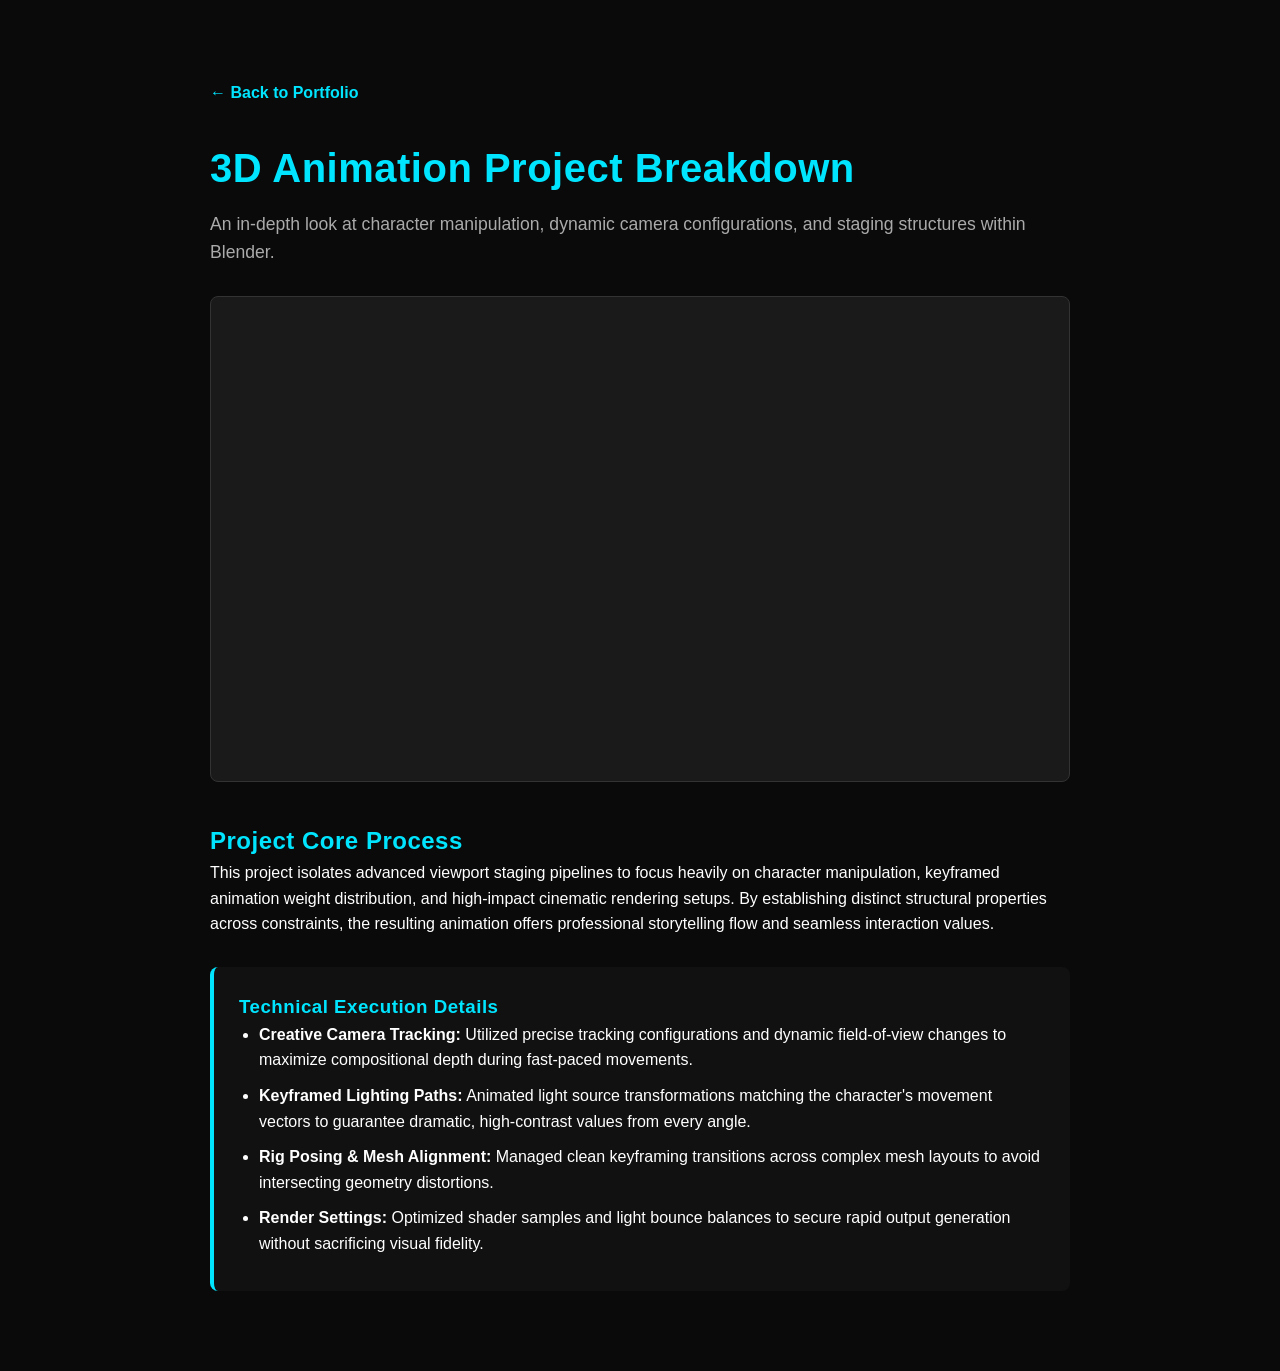
==== blender.html @ 61c34900 "Create blender.html" ====
<!DOCTYPE html>
<html lang="en">
<head>
    <meta charset="UTF-8">
    <meta name="viewport" content="width=device-width, initial-scale=1.0">
    <title>3D Animation Pipeline | Detailed Breakdown</title>
    <link rel="stylesheet" href="styles.css">
    <style>
        .details-container {
            max-width: 900px;
            margin: 60px auto;
            padding: 20px;
        }
        .back-btn {
            color: #00e5ff;
            text-decoration: none;
            font-weight: bold;
            display: inline-block;
            margin-bottom: 30px;
        }
        .video-wrapper {
            position: relative;
            padding-bottom: 56.25%; /* 16:9 Aspect Ratio */
            height: 0;
            overflow: hidden;
            background: #1a1a1a;
            border-radius: 8px;
            margin: 30px 0;
            border: 1px solid #333;
        }
        .video-wrapper iframe, .video-wrapper video {
            position: absolute;
            top: 0;
            left: 0;
            width: 100%;
            height: 100%;
            border: none;
        }
        .tech-specs {
            background-color: #111;
            padding: 25px;
            border-radius: 8px;
            border-left: 4px solid #00e5ff;
            margin-top: 30px;
        }
        .tech-specs ul {
            padding-left: 20px;
        }
        .tech-specs li {
            margin-bottom: 10px;
        }
    </style>
</head>
<body style="background-color: #0a0a0a; color: #fff; font-family: sans-serif; line-height: 1.6;">

    <div class="details-container">
        <a href="index.html" class="back-btn">← Back to Portfolio</a>
        
        <h1 style="color: #00e5ff; font-size: 2.5rem; margin-bottom: 10px;">3D Animation Project Breakdown</h1>
        <p style="color: #aaa; font-size: 1.1rem;">An in-depth look at character manipulation, dynamic camera configurations, and staging structures within Blender.</p>

        <!-- 🎥 Video Showcase Section -->
        <div class="video-wrapper">
            <!-- OPTION A: If you have a local mp4 video file uploaded in an assets folder, use this: -->
            <!-- <video controls><source src="assets/videos/blender_showcase.mp4" type="video/mp4"></video> -->
            
            <!-- OPTION B: If you host your video on YouTube, paste your embed link below instead: -->
            <iframe src="https://www.youtube.com/embed/YOUR_YOUTUBE_VIDEO_ID_HERE" allowfullscreen></iframe>
        </div>

        <h2 style="margin-top: 40px; color: #00e5ff;">Project Core Process</h2>
        <p>This project isolates advanced viewport staging pipelines to focus heavily on character manipulation, keyframed animation weight distribution, and high-impact cinematic rendering setups. By establishing distinct structural properties across constraints, the resulting animation offers professional storytelling flow and seamless interaction values.</p>

        <div class="tech-specs">
            <h3 style="margin-top: 0; color: #00e5ff;">Technical Execution Details</h3>
            <ul>
                <li><strong>Creative Camera Tracking:</strong> Utilized precise tracking configurations and dynamic field-of-view changes to maximize compositional depth during fast-paced movements.</li>
                <li><strong>Keyframed Lighting Paths:</strong> Animated light source transformations matching the character's movement vectors to guarantee dramatic, high-contrast values from every angle.</li>
                <li><strong>Rig Posing & Mesh Alignment:</strong> Managed clean keyframing transitions across complex mesh layouts to avoid intersecting geometry distortions.</li>
                <li><strong>Render Settings:</strong> Optimized shader samples and light bounce balances to secure rapid output generation without sacrificing visual fidelity.</li>
            </ul>
        </div>
    </div>

</body>
</html>
---- styles.css ----
/* ==========================================================================
   GLOBAL STYLES & VARIABLES
   ========================================================================== */
:root {
    --bg-main: #121212;
    --bg-sub: #1a1a1a;
    --text-primary: #ffffff;
    --text-secondary: #e0E0e0;
    --accent-cyan: #00f0ff;
    --accent-glow: rgba(0, 240, 255, 0.3);
}

* {
    margin: 0;
    padding: 0;
    box-sizing: border-box;
    font-family: 'Roboto', sans-serif;
    scroll-behavior: smooth;
}

body {
    background-color: var(--bg-main);
    color: var(--text-primary);
    line-height: 1.6;
}

h1, h2, h3, h4 {
    font-family: 'Poppins', sans-serif;
    font-weight: 700;
    letter-spacing: 0.5px;
}

.container {
    padding: 80px 10%;
}

.bg-alt {
    background-color: var(--bg-sub);
}

.section-title {
    font-size: 2rem;
    margin-bottom: 40px;
    border-left: 4px solid var(--accent-cyan);
    padding-left: 15px;
}

/* ==========================================================================
   HEADER & NAVIGATION
   ========================================================================== */
header {
    position: fixed;
    top: 0;
    width: 100%;
    background: rgba(18, 18, 18, 0.95);
    backdrop-filter: blur(10px);
    z-index: 1000;
    border-bottom: 1px solid #222;
}

.nav-container {
    display: flex;
    justify-content: space-between;
    align-items: center;
    padding: 20px 10%;
}

.logo {
    font-weight: bold;
    color: var(--accent-cyan);
    font-size: 1.5rem;
}

.nav-links {
    display: flex;
    list-style: none;
}

.nav-links a {
    color: var(--text-secondary);
    text-decoration: none;
    margin-left: 30px;
    font-size: 0.95rem;
    transition: color 0.2s ease;
}

.nav-links a:hover {
    color: var(--accent-cyan);
}

/* ==========================================================================
   HERO SECTION WITH VIDEO
   ========================================================================== */
.hero-section {
    position: relative;
    height: 100vh;
    display: flex;
    align-items: center;
    padding: 0 10%;
    overflow: hidden;
}

#hero-video {
    position: absolute;
    top: 50%;
    left: 50%;
    min-width: 100%;
    min-height: 100%;
    width: auto;
    height: auto;
    transform: translate(-50%, -50%);
    z-index: -2;
    object-fit: cover;
}

.video-overlay {
    position: absolute;
    top: 0;
    left: 0;
    width: 100%;
    height: 100%;
    background: rgba(18, 18, 18, 0.85);
    z-index: -1;
}

.hero-content h1 { font-size: 3.5rem; margin-bottom: 10px; }
.hero-content h2 { font-size: 1.8rem; color: var(--accent-cyan); margin-bottom: 20px; }
.hero-content p { max-width: 600px; margin-bottom: 30px; color: var(--text-secondary); }

/* ==========================================================================
   BUTTONS
   ========================================================================== */
.btn {
    padding: 12px 28px;
    border-radius: 4px;
    text-decoration: none;
    font-weight: 600;
    display: inline-block;
    transition: all 0.2s ease;
    cursor: pointer;
}

.btn-primary {
    background-color: var(--accent-cyan);
    color: #121212;
    border: 2px solid var(--accent-cyan);
}

.btn-primary:hover {
    background-color: transparent;
    color: var(--accent-cyan);
    box-shadow: 0 0 15px var(--accent-glow);
}

.btn-outline {
    border: 2px solid var(--text-primary);
    color: var(--text-primary);
    margin-left: 15px;
}

.btn-outline:hover {
    border-color: var(--accent-cyan);
    color: var(--accent-cyan);
}

/* ==========================================================================
   ABOUT ME SECTION: SPLIT GRID & BIO
   ========================================================================== */
.split-grid {
    display: grid;
    grid-template-columns: 1fr 1.4fr; 
    gap: 60px;                        
    align-items: flex-start;
}

.profile-card {
    text-align: center;
}

.profile-img {
    max-width: 100%;    
    height: auto;       
    object-fit: contain; 
    border-radius: 8px;
    border: 2px solid var(--accent-cyan);
    box-shadow: 0 0 20px rgba(0, 240, 255, 0.15); 
    transition: transform 0.3s ease;
}

.profile-img:hover {
    transform: scale(1.02); 
}

.bio-content p {
    font-size: 1.15rem;          
    line-height: 1.8;            
    color: var(--text-secondary);
    margin-bottom: 35px;         
    text-align: justify;         
}

.bio-content h3 {
    font-size: 1.4rem;
    color: #ffffff;
    margin-bottom: 20px;
    text-transform: uppercase;   
    letter-spacing: 1.5px;       
}

/* ==========================================================================
   🛠️ TRUE SCROLL DETECTED VISUAL STATES (Synchronized to 3s)
   ========================================================================== */

/* Left-Side Glide (Profile Picture) */
.scroll-reveal-left {
    opacity: 0;
    transform: translateX(-50px);
    transition: opacity 10s cubic-bezier(0.25, 1, 0.5, 1), transform 3s cubic-bezier(0.25, 1, 0.5, 1);
}
.scroll-reveal-left.active {
    opacity: 1;
    transform: translateX(0);
}

/* Bottom Glide (Bio Text Paragraph) */
.scroll-reveal {
    opacity: 0;
    transform: translateY(40px);
    transition: opacity 10s cubic-bezier(0.25, 1, 0.5, 1), transform 3s cubic-bezier(0.25, 1, 0.5, 1);
}
.scroll-reveal.active {
    opacity: 1;
    transform: translateY(0);
}

/* ==========================================================================
   CREATIVE COMPONENT: TECHNICAL BADGES
   ========================================================================== */
.badge-group {
    display: flex;
    flex-wrap: wrap;
    gap: 12px;
    margin-top: 15px;
}

.badge {
    padding: 10px 20px;          
    border-radius: 30px;         
    font-size: 0.95rem;          
    font-weight: 600;
    letter-spacing: 0.5px;
    display: inline-block;
    transition: all 0.25s ease;
    cursor: default;
}

.badge-tech { 
    background-color: rgba(138, 92, 246, 0.1); 
    color: #a78bfa; 
    border: 1px solid rgba(138, 92, 246, 0.4); 
}
.badge-tech:hover {
    background-color: rgba(138, 92, 246, 0.25);
    box-shadow: 0 0 12px rgba(138, 92, 246, 0.3);
}

.badge-logic { 
    background-color: rgba(0, 240, 255, 0.08); 
    color: var(--accent-cyan); 
    border: 1px solid rgba(0, 240, 255, 0.3); 
}
.badge-logic:hover {
    background-color: rgba(0, 240, 255, 0.2);
    box-shadow: 0 0 12px var(--accent-glow);
}

/* ==========================================================================
   WORKS PRODUCED GALLERY GRID
   ========================================================================== */
.gallery-grid {
    display: grid;
    grid-template-columns: repeat(auto-fit, minmax(300px, 1fr));
    gap: 30px;
}

.project-card {
    background-color: var(--bg-main);
    border: 1px solid #222;
    border-radius: 6px;
    overflow: hidden;
    transition: transform 0.3s ease, border-color 0.3s ease;
}

.project-card:hover {
    transform: translateY(-5px);
    border-color: var(--accent-cyan);
}

.project-media {
    height: 200px;
    background-color: #252525;
    display: flex;
    align-items: center;
    justify-content: center;
    color: #555;
}

.project-info {
    padding: 20px;
}

.project-info h3 { margin-bottom: 10px; font-size: 1.2rem;}
.project-info p { font-size: 0.9rem; color: var(--text-secondary); }

/* ==========================================================================
   RESUME TIMELINE
   ========================================================================== */
.timeline-item {
    border-left: 2px solid #333;
    padding-left: 20px;
    position: relative;
    margin-bottom: 30px;
}

.timeline-item::before {
    content: '';
    position: absolute;
    left: -7px;
    top: 6px;
    width: 12px;
    height: 12px;
    background: var(--accent-cyan);
    border-radius: 50%;
}

.time-marker { font-size: 0.85rem; color: var(--accent-cyan); font-weight: bold; }

/* ==========================================================================
   CONTACT FORM & SYSTEM FEEDBACK
   ========================================================================== */
.contact-center { max-width: 600px; margin: 0 auto; text-align: center; }
.email-highlight { font-size: 1.3rem; color: var(--accent-cyan); margin: 20px 0 40px; font-weight: bold;}

.contact-form { display: flex; flex-direction: column; gap: 15px; text-align: left; }
.contact-form input, .contact-form textarea {
    width: 100%; padding: 14px; background: var(--bg-main); border: 1px solid #333;
    color: #fff; border-radius: 4px; outline: none; transition: border-color 0.2s;
}
.contact-form input:focus, .contact-form textarea:focus { border-color: var(--accent-cyan); }

.feedback-msg { margin-top: 15px; font-weight: bold; text-align: center; }
.feedback-msg.success { color: #00ff88; }
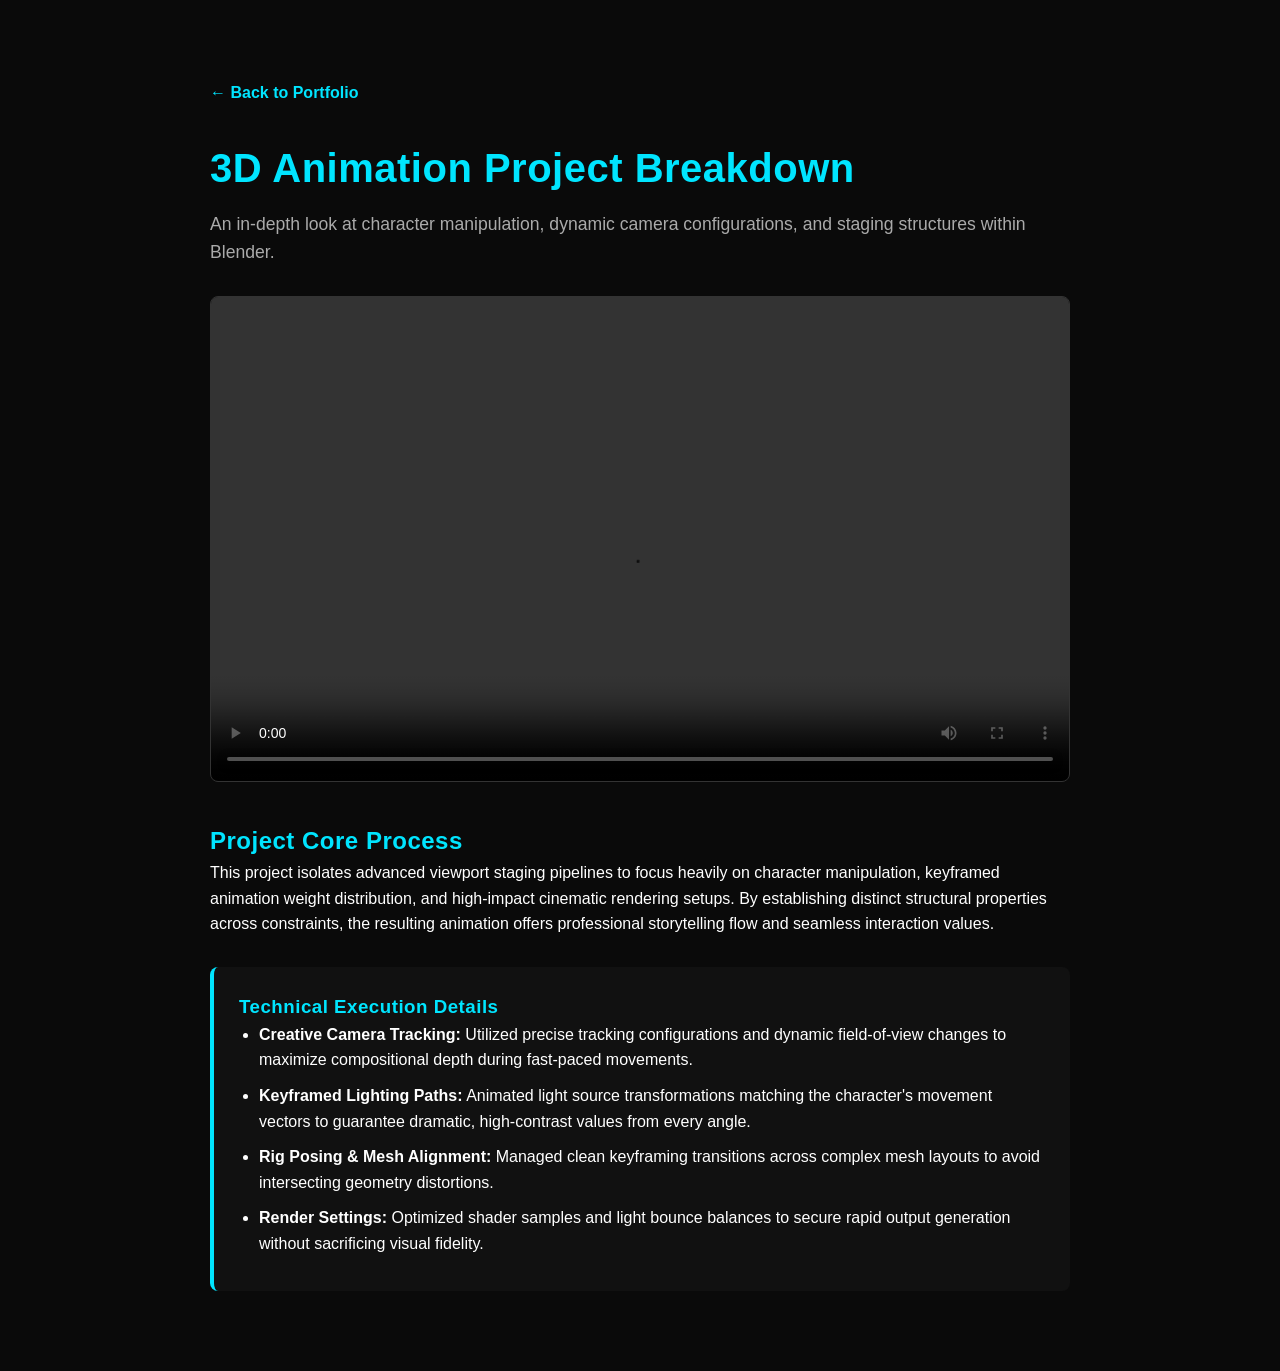
==== commit c0e0f0c2: "Update blender.html" ====
--- a/blender.html
+++ b/blender.html
@@ -61,11 +61,10 @@
 
         <!-- 🎥 Video Showcase Section -->
         <div class="video-wrapper">
-            <!-- OPTION A: If you have a local mp4 video file uploaded in an assets folder, use this: -->
-            <!-- <video controls><source src="assets/videos/blender_showcase.mp4" type="video/mp4"></video> -->
-            
-            <!-- OPTION B: If you host your video on YouTube, paste your embed link below instead: -->
-            <iframe src="https://www.youtube.com/embed/YOUR_YOUTUBE_VIDEO_ID_HERE" allowfullscreen></iframe>
+            <video controls style="position: absolute; top: 0; left: 0; width: 100%; height: 100%; object-fit: contain;">
+                <source src="together_we_can.mp4" type="video/mp4">
+                Your browser does not support the video tag.
+            </video>
         </div>
 
         <h2 style="margin-top: 40px; color: #00e5ff;">Project Core Process</h2>
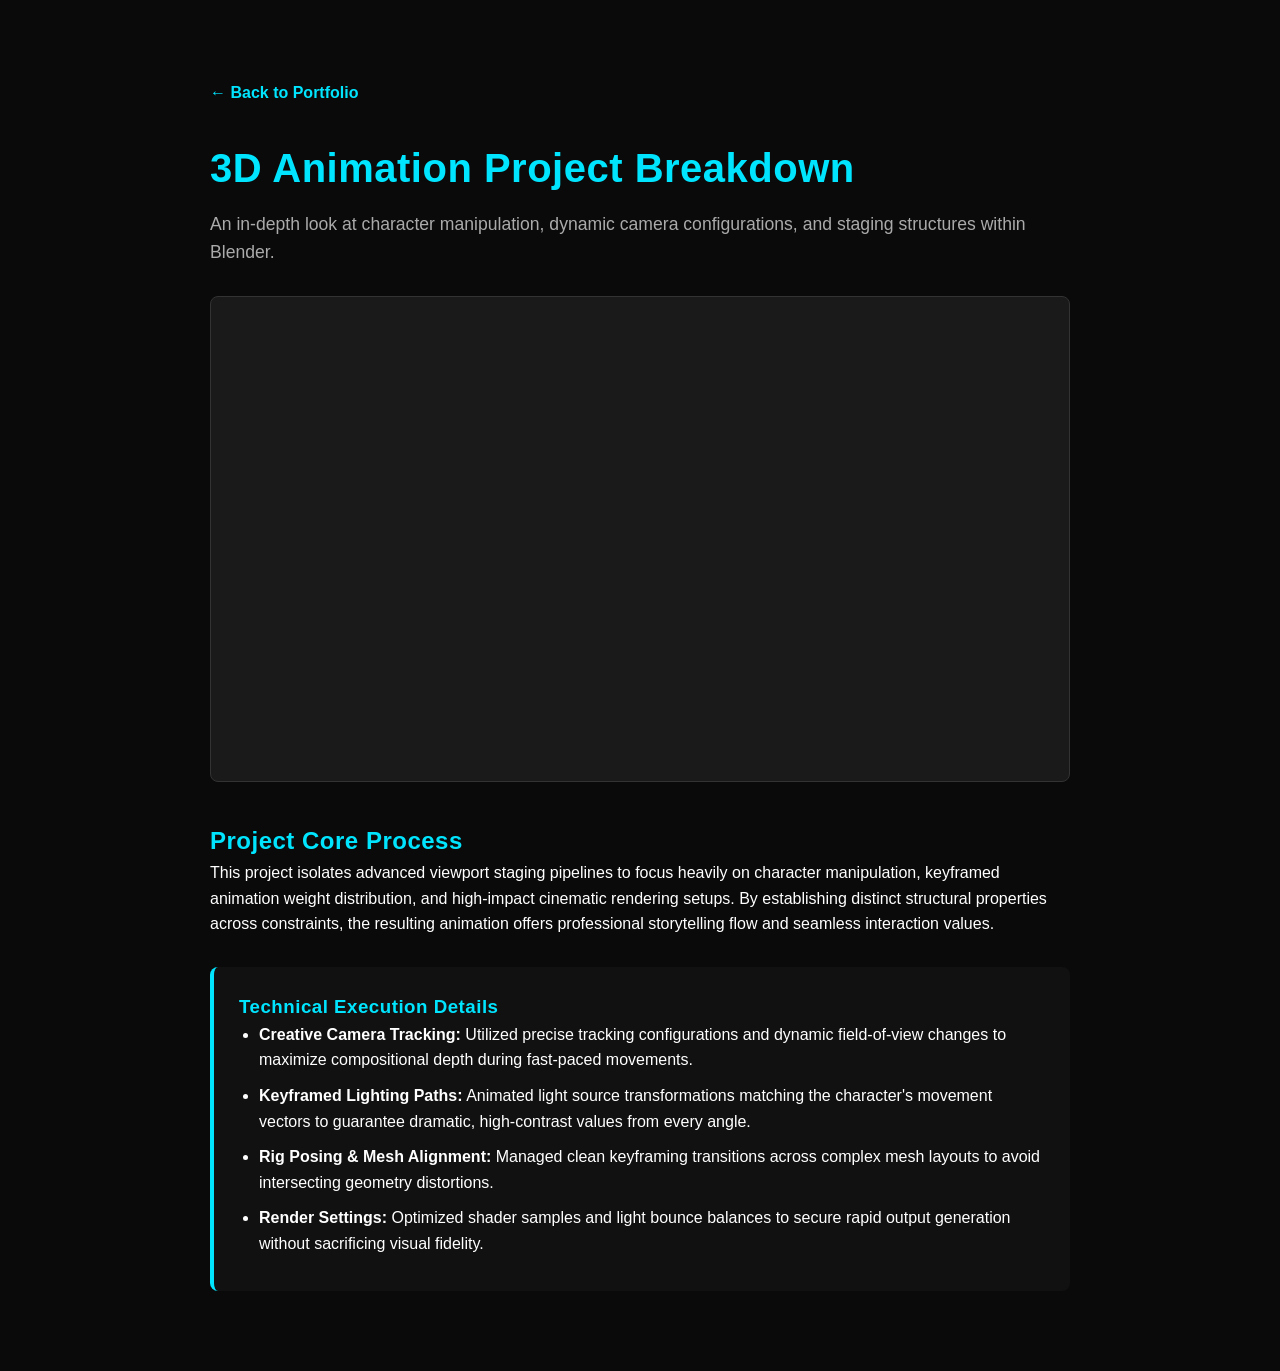
==== commit 65b79331: "Update blender.html" ====
--- a/blender.html
+++ b/blender.html
@@ -59,12 +59,13 @@
         <h1 style="color: #00e5ff; font-size: 2.5rem; margin-bottom: 10px;">3D Animation Project Breakdown</h1>
         <p style="color: #aaa; font-size: 1.1rem;">An in-depth look at character manipulation, dynamic camera configurations, and staging structures within Blender.</p>
 
-        <!-- 🎥 Video Showcase Section -->
         <div class="video-wrapper">
-            <video controls style="position: absolute; top: 0; left: 0; width: 100%; height: 100%; object-fit: contain;">
-                <source src="together_we_can.mp4" type="video/mp4">
-                Your browser does not support the video tag.
-            </video>
+            <iframe 
+                src="https://www.youtube.com/embed/9QzH7SdpH8o" 
+                title="3D Animation Showcase"
+                allow="accelerometer; autoplay; clipboard-write; encrypted-media; gyroscope; picture-in-picture; web-share" 
+                allowfullscreen>
+            </iframe>
         </div>
 
         <h2 style="margin-top: 40px; color: #00e5ff;">Project Core Process</h2>
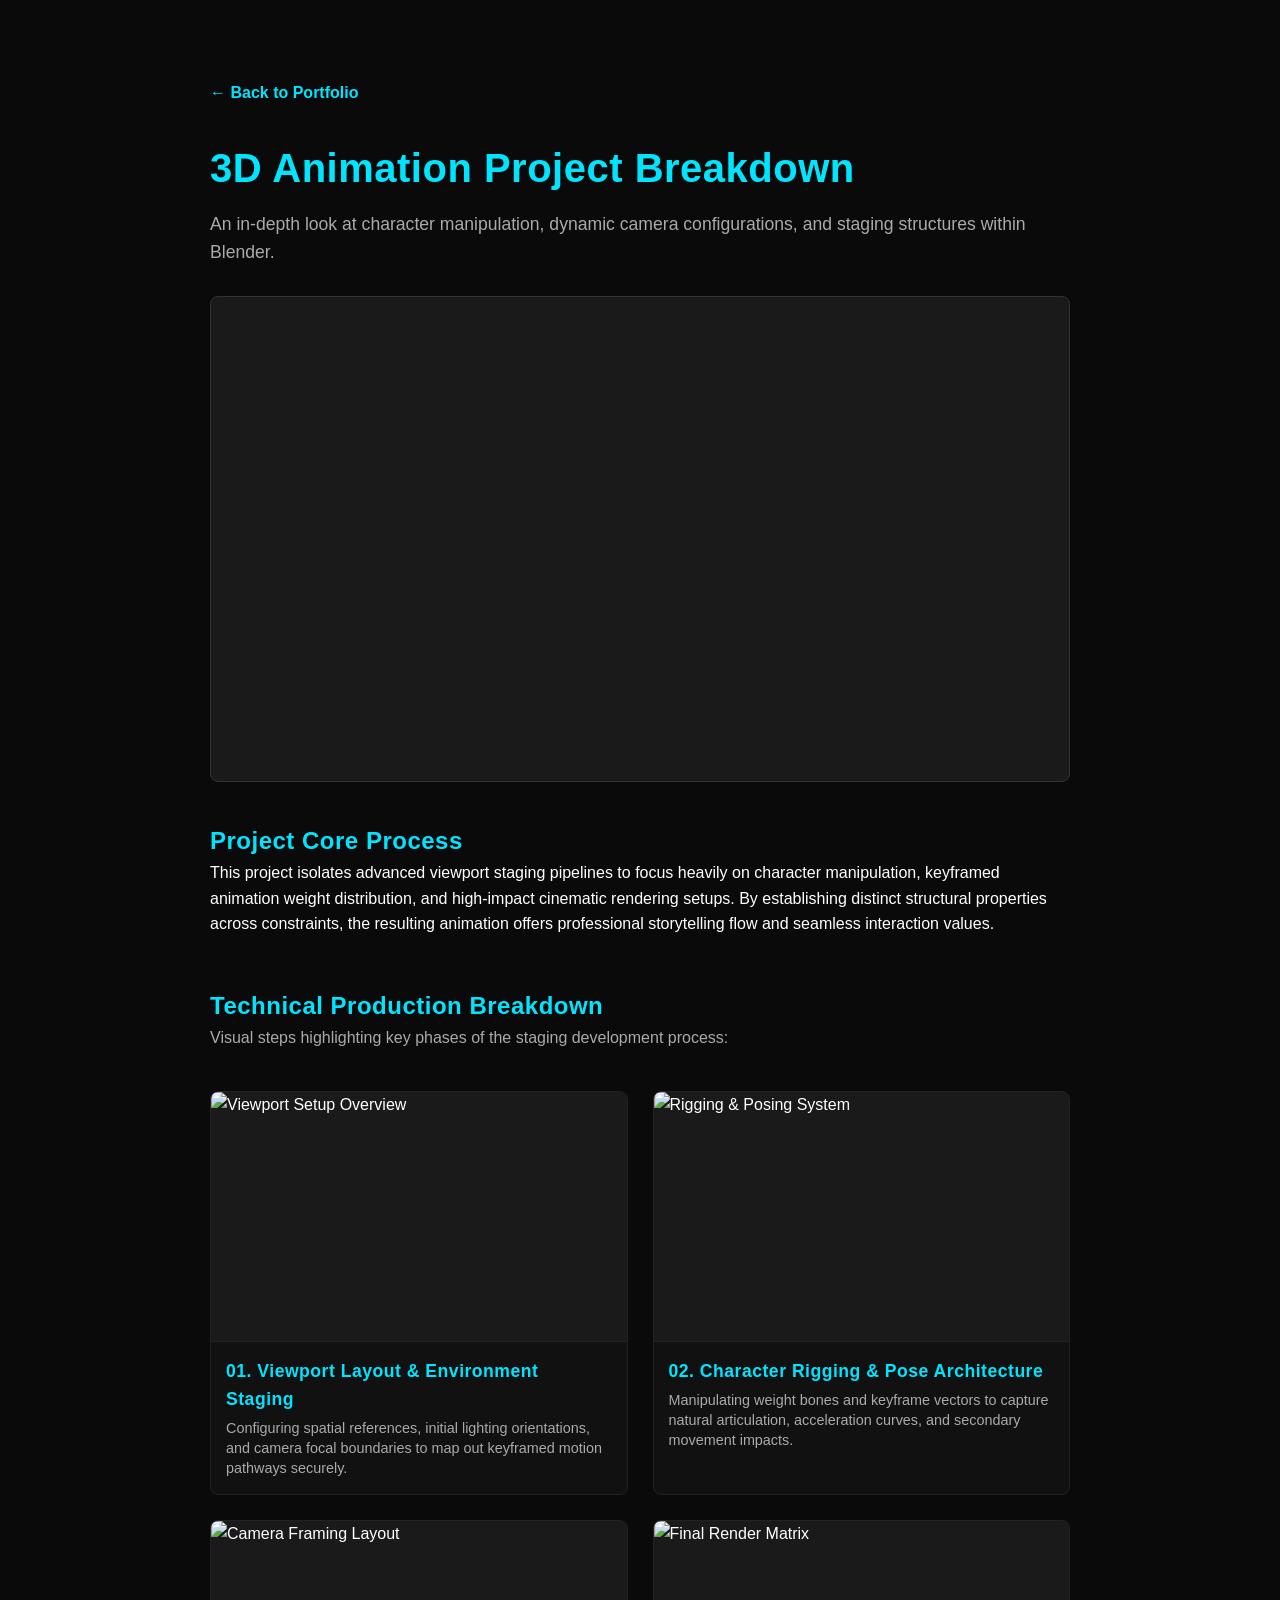
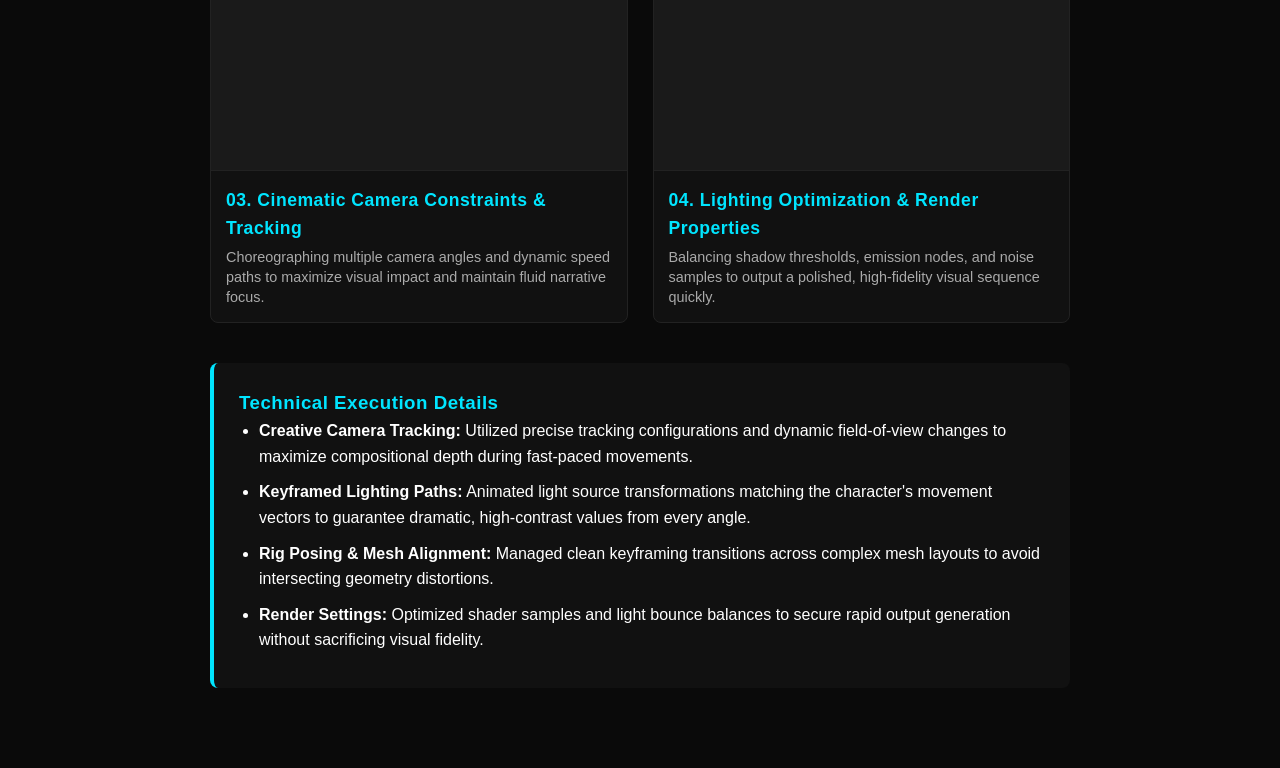
==== commit 0d0cea02: "Update blender.html" ====
--- a/blender.html
+++ b/blender.html
@@ -36,6 +36,55 @@
             height: 100%;
             border: none;
         }
+        
+        /* Custom CSS Grid for the 4 Project Images */
+        .info-image-grid {
+            display: grid;
+            grid-template-columns: repeat(auto-fit, minmax(400px, 1fr));
+            gap: 25px;
+            margin: 40px 0;
+        }
+        @media (max-width: 500px) {
+            .info-image-grid {
+                grid-template-columns: 1fr;
+            }
+        }
+        .image-frame {
+            background-color: #111;
+            border: 1px solid #222;
+            border-radius: 8px;
+            overflow: hidden;
+            display: flex;
+            flex-direction: column;
+            transition: transform 0.2s ease, border-color 0.2s ease;
+        }
+        .image-frame:hover {
+            border-color: #00e5ff;
+            transform: translateY(-2px);
+        }
+        .image-frame img {
+            width: 100%;
+            height: 250px;
+            object-fit: contain; /* Perfect scaling without edge cropping */
+            background-color: #1a1a1a; /* Dark padding fill */
+            display: block;
+            border-bottom: 1px solid #222;
+        }
+        .image-caption {
+            padding: 15px;
+        }
+        .image-caption h4 {
+            margin: 0 0 5px 0;
+            color: #00e5ff;
+            font-size: 1.1rem;
+        }
+        .image-caption p {
+            margin: 0;
+            color: #aaa;
+            font-size: 0.9rem;
+            line-height: 1.4;
+        }
+
         .tech-specs {
             background-color: #111;
             padding: 25px;
@@ -71,6 +120,43 @@
         <h2 style="margin-top: 40px; color: #00e5ff;">Project Core Process</h2>
         <p>This project isolates advanced viewport staging pipelines to focus heavily on character manipulation, keyframed animation weight distribution, and high-impact cinematic rendering setups. By establishing distinct structural properties across constraints, the resulting animation offers professional storytelling flow and seamless interaction values.</p>
 
+        <h2 style="margin-top: 50px; color: #00e5ff;">Technical Production Breakdown</h2>
+        <p style="color: #aaa;">Visual steps highlighting key phases of the staging development process:</p>
+        
+        <div class="info-image-grid">
+            <div class="image-frame">
+                <img src="picture1.png" alt="Viewport Setup Overview">
+                <div class="image-caption">
+                    <h4>01. Viewport Layout & Environment Staging</h4>
+                    <p>Configuring spatial references, initial lighting orientations, and camera focal boundaries to map out keyframed motion pathways securely.</p>
+                </div>
+            </div>
+
+            <div class="image-frame">
+                <img src="picture2.png" alt="Rigging & Posing System">
+                <div class="image-caption">
+                    <h4>02. Character Rigging & Pose Architecture</h4>
+                    <p>Manipulating weight bones and keyframe vectors to capture natural articulation, acceleration curves, and secondary movement impacts.</p>
+                </div>
+            </div>
+
+            <div class="image-frame">
+                <img src="picture3.png" alt="Camera Framing Layout">
+                <div class="image-caption">
+                    <h4>03. Cinematic Camera Constraints & Tracking</h4>
+                    <p>Choreographing multiple camera angles and dynamic speed paths to maximize visual impact and maintain fluid narrative focus.</p>
+                </div>
+            </div>
+
+            <div class="image-frame">
+                <img src="picture4.png" alt="Final Render Matrix">
+                <div class="image-caption">
+                    <h4>04. Lighting Optimization & Render Properties</h4>
+                    <p>Balancing shadow thresholds, emission nodes, and noise samples to output a polished, high-fidelity visual sequence quickly.</p>
+                </div>
+            </div>
+        </div>
+
         <div class="tech-specs">
             <h3 style="margin-top: 0; color: #00e5ff;">Technical Execution Details</h3>
             <ul>
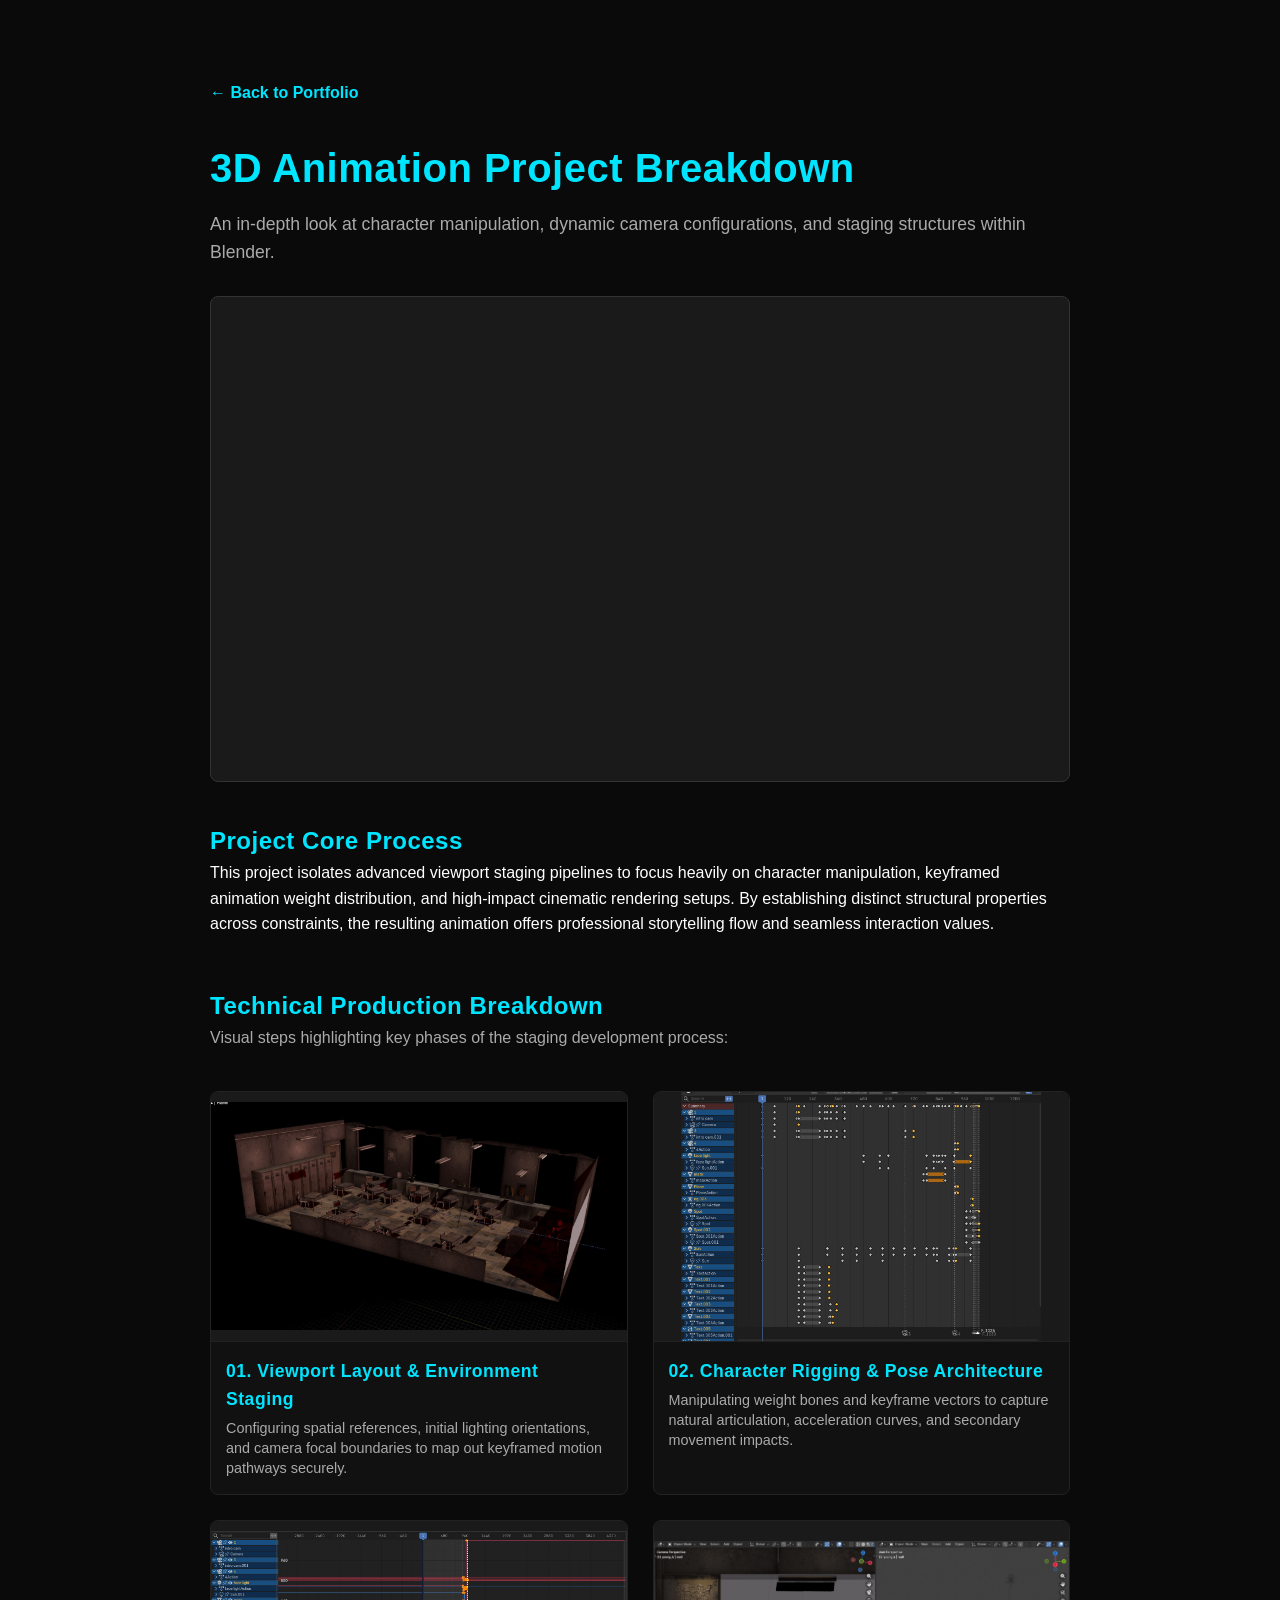
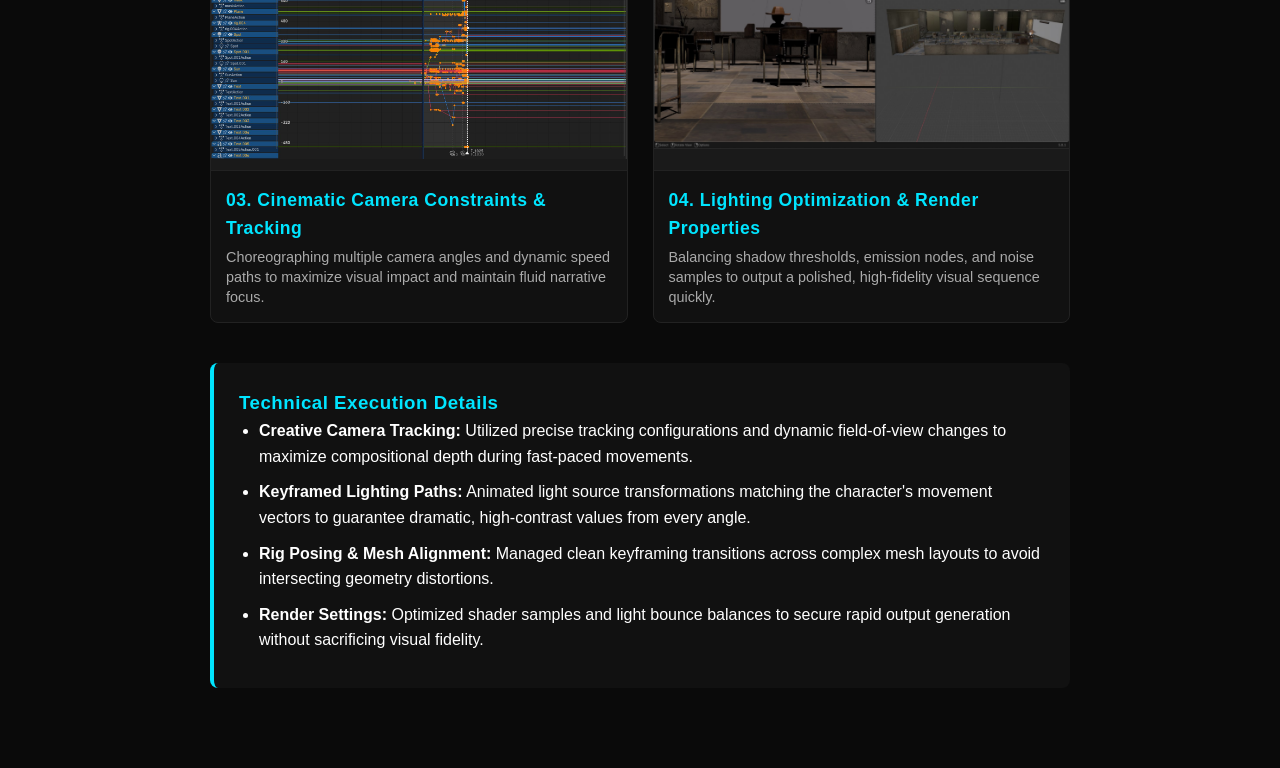
==== commit 8a0d26a5: "Update blender.html" ====
--- a/blender.html
+++ b/blender.html
@@ -108,7 +108,7 @@
         <h1 style="color: #00e5ff; font-size: 2.5rem; margin-bottom: 10px;">3D Animation Project Breakdown</h1>
         <p style="color: #aaa; font-size: 1.1rem;">An in-depth look at character manipulation, dynamic camera configurations, and staging structures within Blender.</p>
 
-        <div class="video-wrapper">
+        <div class="video-wrapper scroll-reveal-left">
             <iframe 
                 src="https://www.youtube.com/embed/9QzH7SdpH8o" 
                 title="3D Animation Showcase"
@@ -124,7 +124,7 @@
         <p style="color: #aaa;">Visual steps highlighting key phases of the staging development process:</p>
         
         <div class="info-image-grid">
-            <div class="image-frame">
+            <div class="image-frame scroll-reveal-left">
                 <img src="picture1.png" alt="Viewport Setup Overview">
                 <div class="image-caption">
                     <h4>01. Viewport Layout & Environment Staging</h4>
@@ -132,7 +132,7 @@
                 </div>
             </div>
 
-            <div class="image-frame">
+            <div class="image-frame scroll-reveal">
                 <img src="picture2.png" alt="Rigging & Posing System">
                 <div class="image-caption">
                     <h4>02. Character Rigging & Pose Architecture</h4>
@@ -140,7 +140,7 @@
                 </div>
             </div>
 
-            <div class="image-frame">
+            <div class="image-frame scroll-reveal-left">
                 <img src="picture3.png" alt="Camera Framing Layout">
                 <div class="image-caption">
                     <h4>03. Cinematic Camera Constraints & Tracking</h4>
@@ -148,7 +148,7 @@
                 </div>
             </div>
 
-            <div class="image-frame">
+            <div class="image-frame scroll-reveal">
                 <img src="picture4.png" alt="Final Render Matrix">
                 <div class="image-caption">
                     <h4>04. Lighting Optimization & Render Properties</h4>
@@ -157,7 +157,7 @@
             </div>
         </div>
 
-        <div class="tech-specs">
+        <div class="tech-specs scroll-reveal">
             <h3 style="margin-top: 0; color: #00e5ff;">Technical Execution Details</h3>
             <ul>
                 <li><strong>Creative Camera Tracking:</strong> Utilized precise tracking configurations and dynamic field-of-view changes to maximize compositional depth during fast-paced movements.</li>
@@ -168,5 +168,30 @@
         </div>
     </div>
 
+    <script>
+        document.addEventListener("DOMContentLoaded", function () {
+            const revealElements = document.querySelectorAll(".scroll-reveal, .scroll-reveal-left");
+            
+            if (revealElements.length > 0) {
+                const observer = new IntersectionObserver(function (entries) {
+                    entries.forEach(function (entry) {
+                        if (entry.isIntersecting) {
+                            entry.target.classList.add("active");
+                        } else {
+                            // Removes class instantly on leave so it triggers every single time you scroll!
+                            entry.target.classList.remove("active");
+                        }
+                    });
+                }, { 
+                    threshold: 0.1,
+                    rootMargin: "0px 0px -40px 0px"
+                });
+
+                revealElements.forEach(function (element) {
+                    observer.observe(element);
+                });
+            }
+        });
+    </script>
 </body>
 </html>
